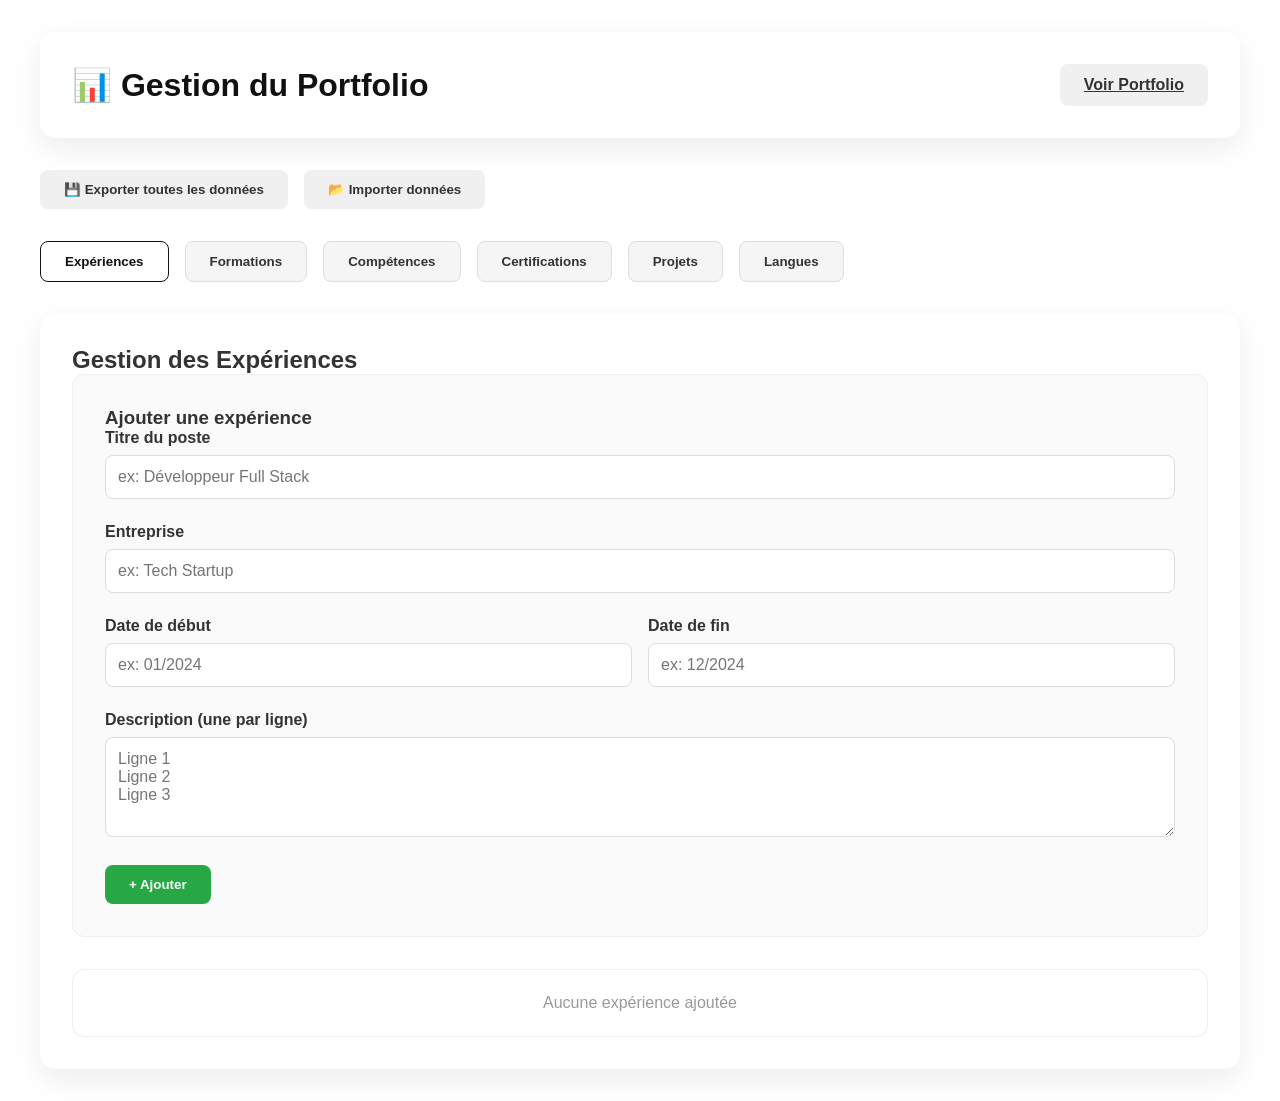
==== admin.html @ 72cd383a "first commit" ====
<!DOCTYPE html>
<html lang="fr">
<head>
    <meta charset="UTF-8">
    <meta name="viewport" content="width=device-width, initial-scale=1.0">
    <title>Admin - Gestion du Portfolio</title>
    <link rel="stylesheet" href="admin_style.css">
</head>
<body>
    <div class="container">
        <header>
            <h1>📊 Gestion du Portfolio</h1>
            <div class="header-actions">
                <a href="index.html" class="btn btn-secondary">Voir Portfolio</a>
            </div>
        </header>

        <div id="message" class="message"></div>

        <div class="import-export">
            <button class="btn btn-secondary" onclick="exportAllData()">💾 Exporter toutes les données</button>
            <button class="btn btn-secondary" onclick="document.getElementById('importFile').click()">📂 Importer données</button>
            <input type="file" id="importFile" accept=".json" onchange="importData(event)">
        </div>

        <div class="tabs">
            <button class="tab-btn active" onclick="switchTab('experiences')">Expériences</button>
            <button class="tab-btn" onclick="switchTab('formations')">Formations</button>
            <button class="tab-btn" onclick="switchTab('competences')">Compétences</button>
            <button class="tab-btn" onclick="switchTab('certifications')">Certifications</button>
            <button class="tab-btn" onclick="switchTab('projets')">Projets</button>
            <button class="tab-btn" onclick="switchTab('langues')">Langues</button>
        </div>

        <!-- EXPÉRIENCES -->
        <div id="experiences" class="tab-content active">
            <h2>Gestion des Expériences</h2>
            <div class="form-section">
                <h3>Ajouter une expérience</h3>
                <div class="form-group">
                    <label for="exp-title">Titre du poste</label>
                    <input type="text" id="exp-title" placeholder="ex: Développeur Full Stack">
                </div>
                <div class="form-group">
                    <label for="exp-company">Entreprise</label>
                    <input type="text" id="exp-company" placeholder="ex: Tech Startup">
                </div>
                <div class="form-row">
                    <div class="form-group">
                        <label for="exp-start">Date de début</label>
                        <input type="text" id="exp-start" placeholder="ex: 01/2024">
                    </div>
                    <div class="form-group">
                        <label for="exp-end">Date de fin</label>
                        <input type="text" id="exp-end" placeholder="ex: 12/2024">
                    </div>
                </div>
                <div class="form-group">
                    <label for="exp-desc">Description (une par ligne)</label>
                    <textarea id="exp-desc" placeholder="Ligne 1&#10;Ligne 2&#10;Ligne 3"></textarea>
                </div>
                <button class="btn btn-success" onclick="addExperience()">+ Ajouter</button>
            </div>
            <div class="items-list" id="experiences-list"></div>
        </div>

        <!-- FORMATIONS -->
        <div id="formations" class="tab-content">
            <h2>Gestion des Formations</h2>
            <div class="form-section">
                <h3>Ajouter une formation</h3>
                <div class="form-group">
                    <label for="edu-title">Titre de la formation</label>
                    <input type="text" id="edu-title" placeholder="ex: Master Informatique">
                </div>
                <div class="form-group">
                    <label for="edu-school">École/Université</label>
                    <input type="text" id="edu-school" placeholder="ex: Université X">
                </div>
                <div class="form-row">
                    <div class="form-group">
                        <label for="edu-start">Année de début</label>
                        <input type="text" id="edu-start" placeholder="2020">
                    </div>
                    <div class="form-group">
                        <label for="edu-end">Année de fin</label>
                        <input type="text" id="edu-end" placeholder="2022">
                    </div>
                </div>
                <div class="form-group">
                    <label for="edu-details">Détails supplémentaires</label>
                    <textarea id="edu-details" placeholder="Mention, spécialisations, etc."></textarea>
                </div>
                <button class="btn btn-success" onclick="addFormation()">+ Ajouter</button>
            </div>
            <div class="items-list" id="formations-list"></div>
        </div>

        <!-- COMPÉTENCES -->
        <div id="competences" class="tab-content">
            <h2>Gestion des Compétences</h2>
            <div class="form-section">
                <h3>Ajouter une compétence</h3>
                <div class="form-group">
                    <label for="skill-category">Catégorie</label>
                    <input type="text" id="skill-category" placeholder="ex: Développement">
                </div>
                <div class="form-group">
                    <label for="skill-list">Compétences (séparées par des virgules)</label>
                    <textarea id="skill-list" placeholder="Python, Django, FastAPI"></textarea>
                </div>
                <button class="btn btn-success" onclick="addSkill()">+ Ajouter</button>
            </div>
            <div class="items-list" id="competences-list"></div>
        </div>

        <!-- CERTIFICATIONS -->
        <div id="certifications" class="tab-content">
            <h2>Gestion des Certifications</h2>
            <div class="form-section">
                <h3>Ajouter une certification</h3>
                <div class="form-group">
                    <label for="cert-title">Titre de la certification</label>
                    <input type="text" id="cert-title" placeholder="ex: AWS Solutions Architect">
                </div>
                <div class="form-group">
                    <label for="cert-issuer">Organisme</label>
                    <input type="text" id="cert-issuer" placeholder="ex: Amazon Web Services">
                </div>
                <div class="form-group">
                    <label for="cert-date">Date d'obtention</label>
                    <input type="text" id="cert-date" placeholder="ex: 03/2024">
                </div>
                <div class="form-group">
                    <label for="cert-details">Détails</label>
                    <textarea id="cert-details" placeholder="ID, URL, etc."></textarea>
                </div>
                <button class="btn btn-success" onclick="addCertification()">+ Ajouter</button>
            </div>
            <div class="items-list" id="certifications-list"></div>
        </div>

        <!-- PROJETS -->
        <div id="projets" class="tab-content">
            <h2>Gestion des Projets</h2>
            <div class="form-section">
                <h3>Ajouter un projet</h3>
                <div class="form-group">
                    <label for="proj-title">Titre du projet</label>
                    <input type="text" id="proj-title" placeholder="ex: Plateforme E-commerce">
                </div>
                <div class="form-group">
                    <label for="proj-tech">Technologies utilisées</label>
                    <input type="text" id="proj-tech" placeholder="React, Node.js, MongoDB">
                </div>
                <div class="form-group">
                    <label for="proj-desc">Description</label>
                    <textarea id="proj-desc" placeholder="Décrivez votre projet..."></textarea>
                </div>
                <div class="form-group">
                    <label for="proj-link">Lien du projet</label>
                    <input type="text" id="proj-link" placeholder="https://...">
                </div>
                <button class="btn btn-success" onclick="addProject()">+ Ajouter</button>
            </div>
            <div class="items-list" id="projets-list"></div>
        </div>

        <!-- LANGUES -->
        <div id="langues" class="tab-content">
            <h2>Gestion des Langues</h2>
            <div class="form-section">
                <h3>Ajouter une langue</h3>
                <div class="form-group">
                    <label for="lang-name">Langue</label>
                    <input type="text" id="lang-name" placeholder="ex: Français">
                </div>
                <div class="form-group">
                    <label for="lang-level">Niveau</label>
                    <select id="lang-level">
                        <option value="">-- Sélectionner --</option>
                        <option value="Courant">Courant</option>
                        <option value="Intermédiaire">Intermédiaire</option>
                        <option value="Basique">Basique</option>
                        <option value="Natif">Natif</option>
                    </select>
                </div>
                <button class="btn btn-success" onclick="addLanguage()">+ Ajouter</button>
            </div>
            <div class="items-list" id="langues-list"></div>
        </div>
    </div>

    <script src="admin.js"></script>
</body>
</html>
---- admin_style.css ----
* {
    margin: 0;
    padding: 0;
    box-sizing: border-box;
}

body {
    font-family: 'Segoe UI', Tahoma, Geneva, Verdana, sans-serif;
    background: #fff;
    min-height: 100vh;
    padding: 2rem;
    color: #333;
}

.container {
    max-width: 1200px;
    margin: 0 auto;
}

header {
    background: #fff;
    padding: 2rem;
    border-radius: 15px;
    margin-bottom: 2rem;
    box-shadow: 0 10px 30px rgba(0, 0, 0, 0.08);
    display: flex;
    justify-content: space-between;
    align-items: center;
}

header h1 {
    color: #111;
    font-size: 2rem;
}

.header-actions {
    display: flex;
    gap: 1rem;
}

.btn {
    padding: 0.75rem 1.5rem;
    border: none;
    border-radius: 8px;
    cursor: pointer;
    font-weight: 600;
    transition: all 0.3s ease;
}

.btn-primary {
    background: #111;
    color: white;
}

.btn-primary:hover {
    transform: translateY(-2px);
    box-shadow: 0 5px 15px rgba(0, 0, 0, 0.12);
}

.btn-secondary {
    background: #f0f0f0;
    color: #333;
}

.btn-secondary:hover {
    background: #e0e0e0;
}

.btn-success {
    background: #28a745;
    color: white;
}

.btn-danger {
    background: #dc3545;
    color: white;
}

.tabs {
    display: flex;
    gap: 1rem;
    margin-bottom: 2rem;
    flex-wrap: wrap;
}

.tab-btn {
    padding: 0.75rem 1.5rem;
    background: #f5f5f5;
    color: #333;
    border: 1px solid #ddd;
    border-radius: 8px;
    cursor: pointer;
    transition: all 0.3s ease;
    font-weight: 600;
}

.tab-btn.active {
    background: #fff;
    color: #111;
    border-color: #111;
}

.tab-content {
    display: none;
    background: #fff;
    padding: 2rem;
    border-radius: 15px;
    box-shadow: 0 10px 30px rgba(0, 0, 0, 0.08);
}

.tab-content.active {
    display: block;
}

.form-section {
    background: #fafafa;
    padding: 2rem;
    border-radius: 12px;
    margin-bottom: 2rem;
    border: 1px solid #eee;
}

.form-group {
    margin-bottom: 1.5rem;
}

label {
    display: block;
    margin-bottom: 0.5rem;
    color: #333;
    font-weight: 600;
}

input, textarea, select {
    width: 100%;
    padding: 0.75rem;
    border: 1px solid #ddd;
    border-radius: 8px;
    font-family: inherit;
    font-size: 1rem;
    transition: border-color 0.3s ease;
    background: #fff;
}

input:focus, textarea:focus, select:focus {
    outline: none;
    border-color: #111;
    box-shadow: 0 0 0 3px rgba(0, 0, 0, 0.08);
}

textarea {
    resize: vertical;
    min-height: 100px;
}

.form-row {
    display: grid;
    grid-template-columns: 1fr 1fr;
    gap: 1rem;
}

.items-list {
    background: #fff;
    padding: 1.5rem;
    border-radius: 12px;
    border: 1px solid #eee;
}

.item {
    background: #f9f9f9;
    padding: 1.5rem;
    border-radius: 8px;
    margin-bottom: 1rem;
    border-left: 4px solid #111;
    display: flex;
    justify-content: space-between;
    align-items: center;
}

.item-content h3 {
    color: #111;
    margin-bottom: 0.5rem;
}

.item-content p {
    color: #555;
    font-size: 0.95rem;
}

.item-actions {
    display: flex;
    gap: 0.5rem;
}

.btn-sm {
    padding: 0.5rem 1rem;
    font-size: 0.9rem;
}

.import-export {
    display: flex;
    gap: 1rem;
    margin-bottom: 2rem;
    flex-wrap: wrap;
}

.import-export input[type="file"] {
    display: none;
}

.message {
    padding: 1rem;
    border-radius: 8px;
    margin-bottom: 1rem;
    display: none;
}

.message.success {
    display: block;
    background: #d4edda;
    color: #155724;
    border: 1px solid #c3e6cb;
}

.message.error {
    display: block;
    background: #f8d7da;
    color: #721c24;
    border: 1px solid #f5c6cb;
}

@media (max-width: 768px) {
    header {
        flex-direction: column;
        gap: 1rem;
        align-items: flex-start;
    }

    .form-row {
        grid-template-columns: 1fr;
    }

    .item {
        flex-direction: column;
        align-items: flex-start;
    }

    .item-actions {
        width: 100%;
        margin-top: 1rem;
    }

    .tabs {
        flex-direction: column;
    }
}
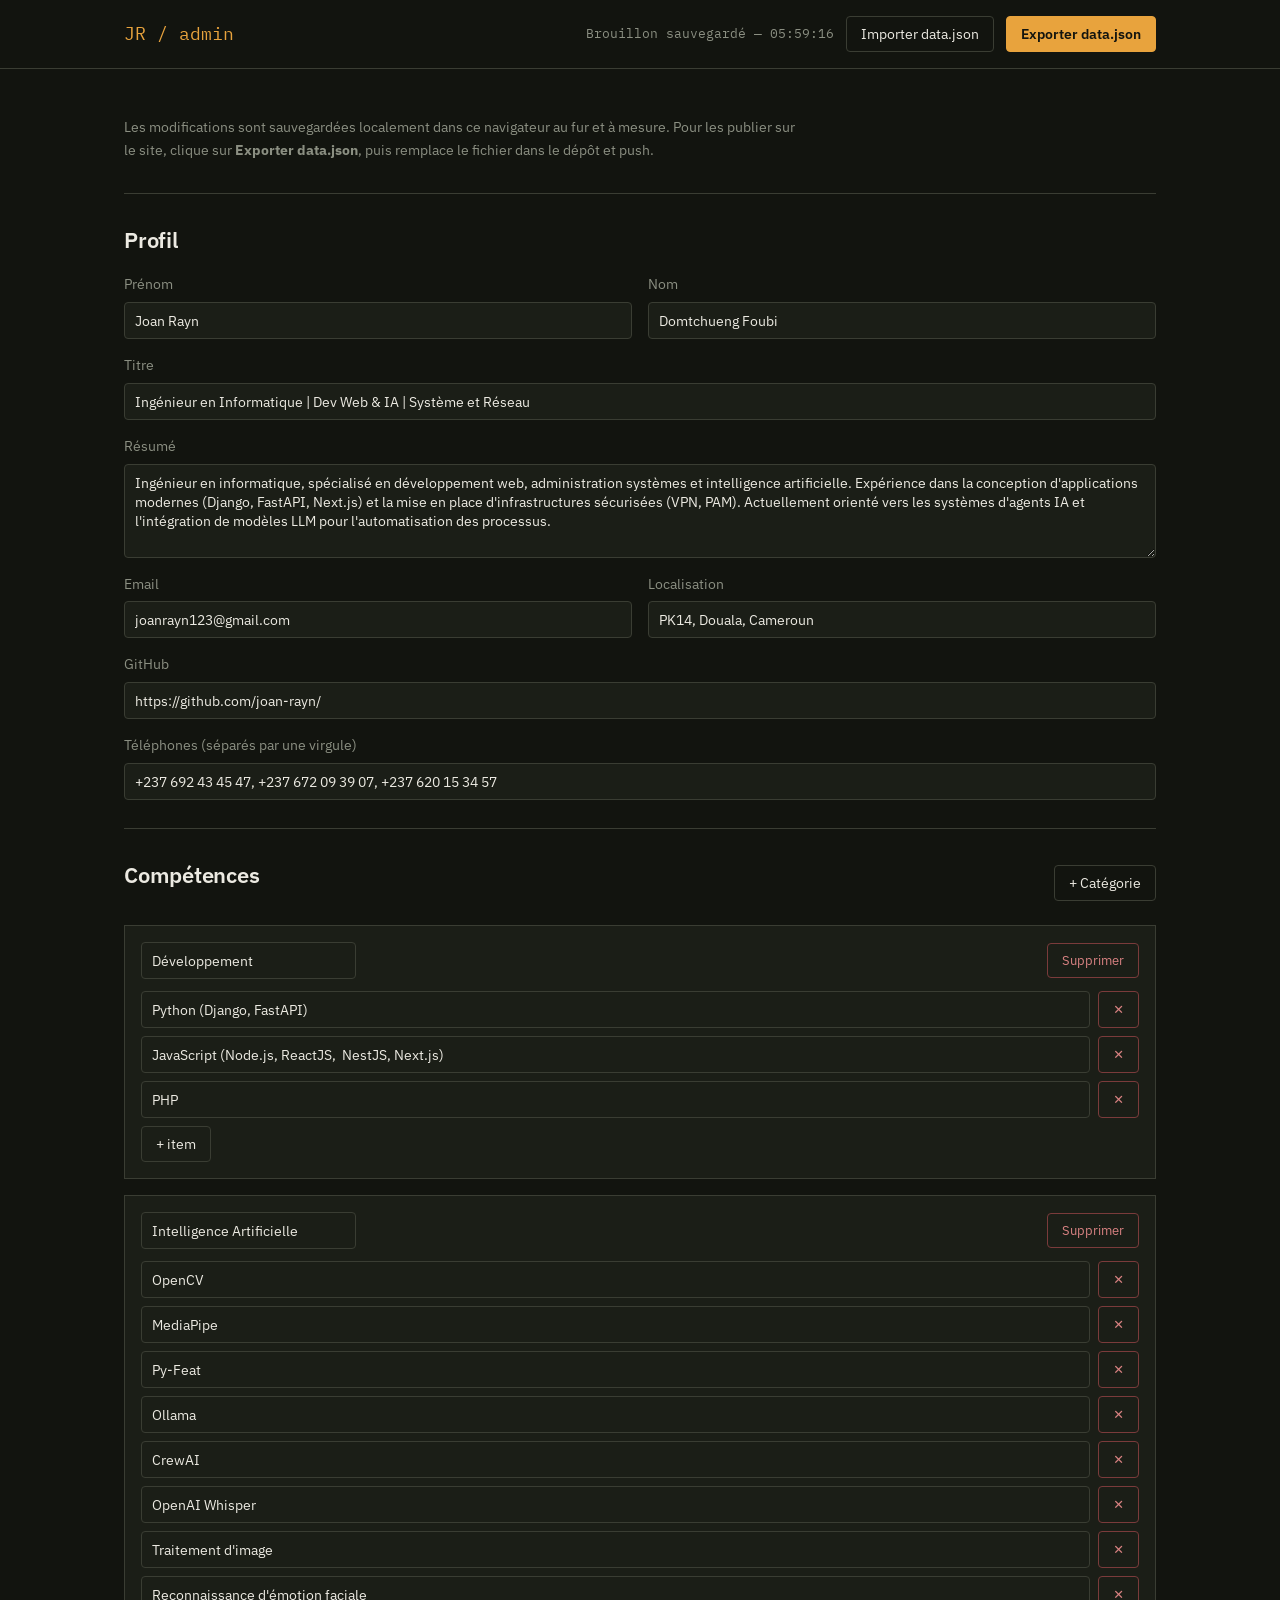
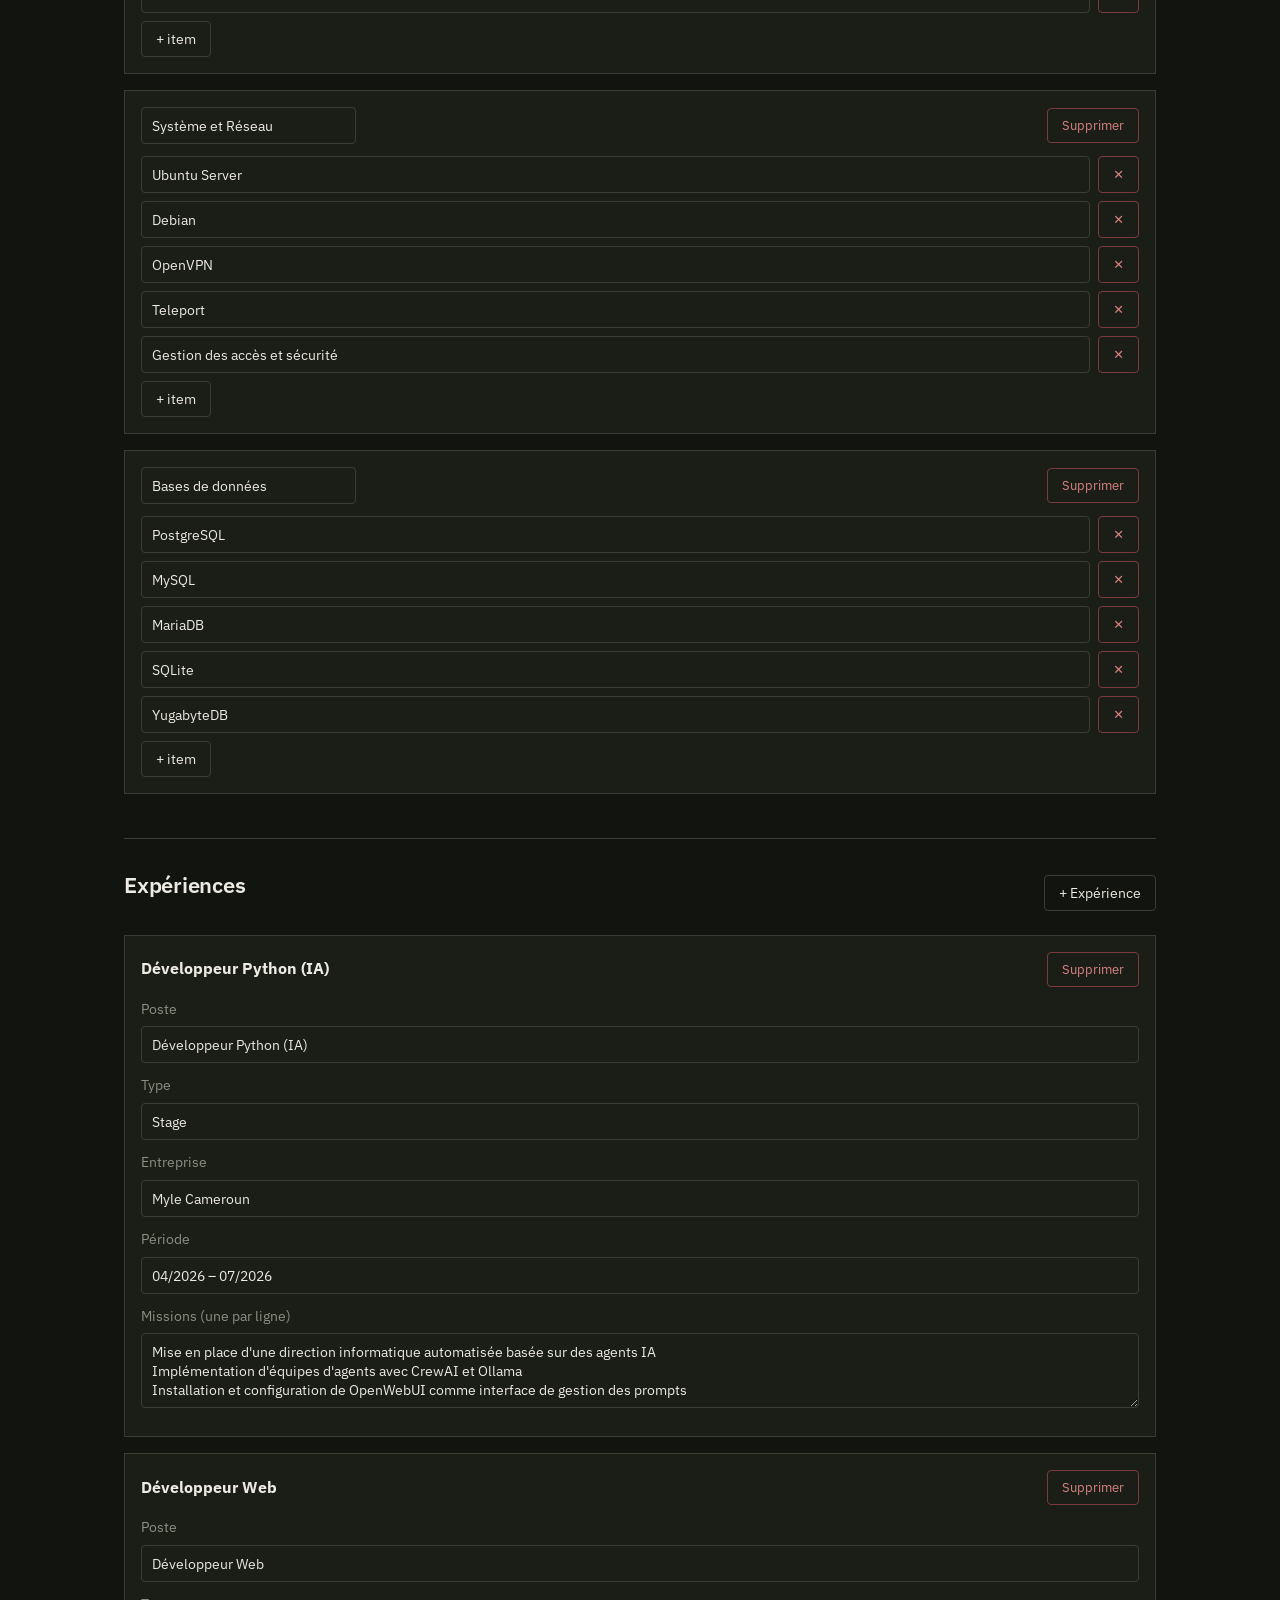
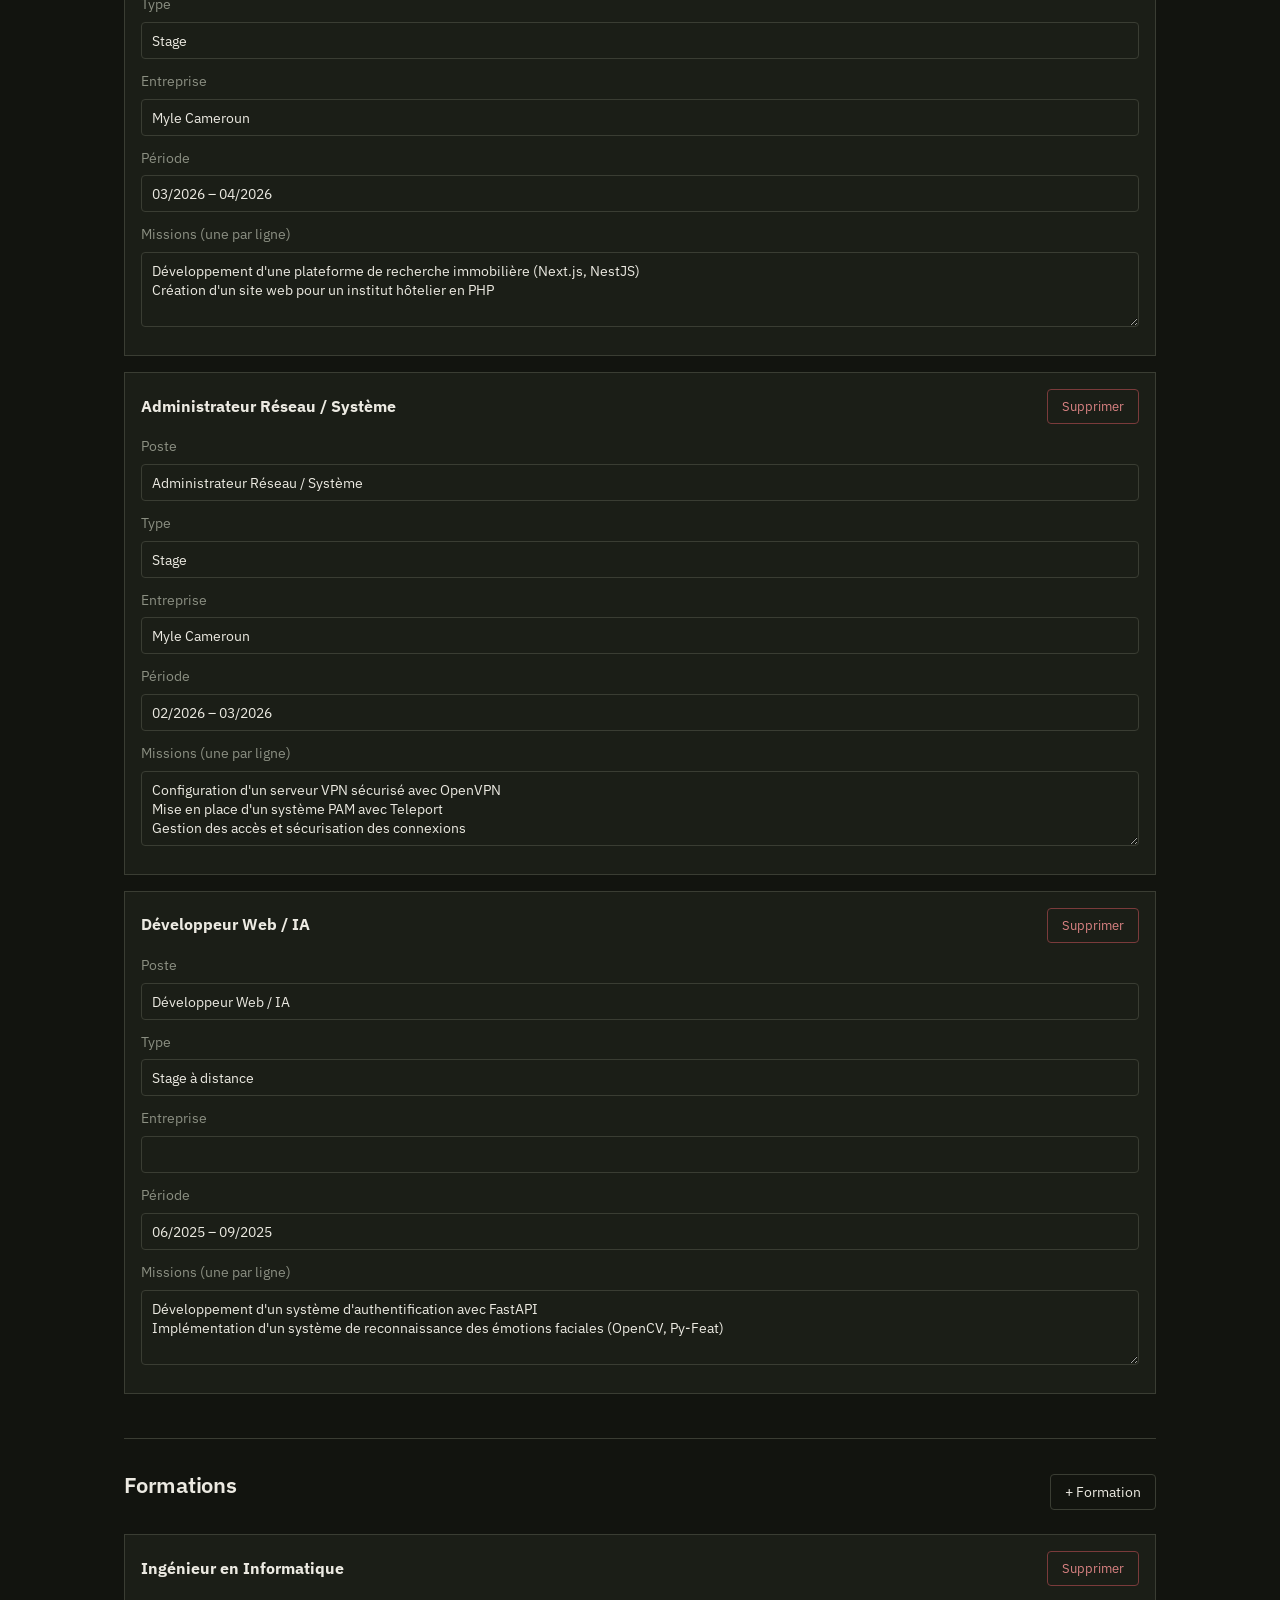
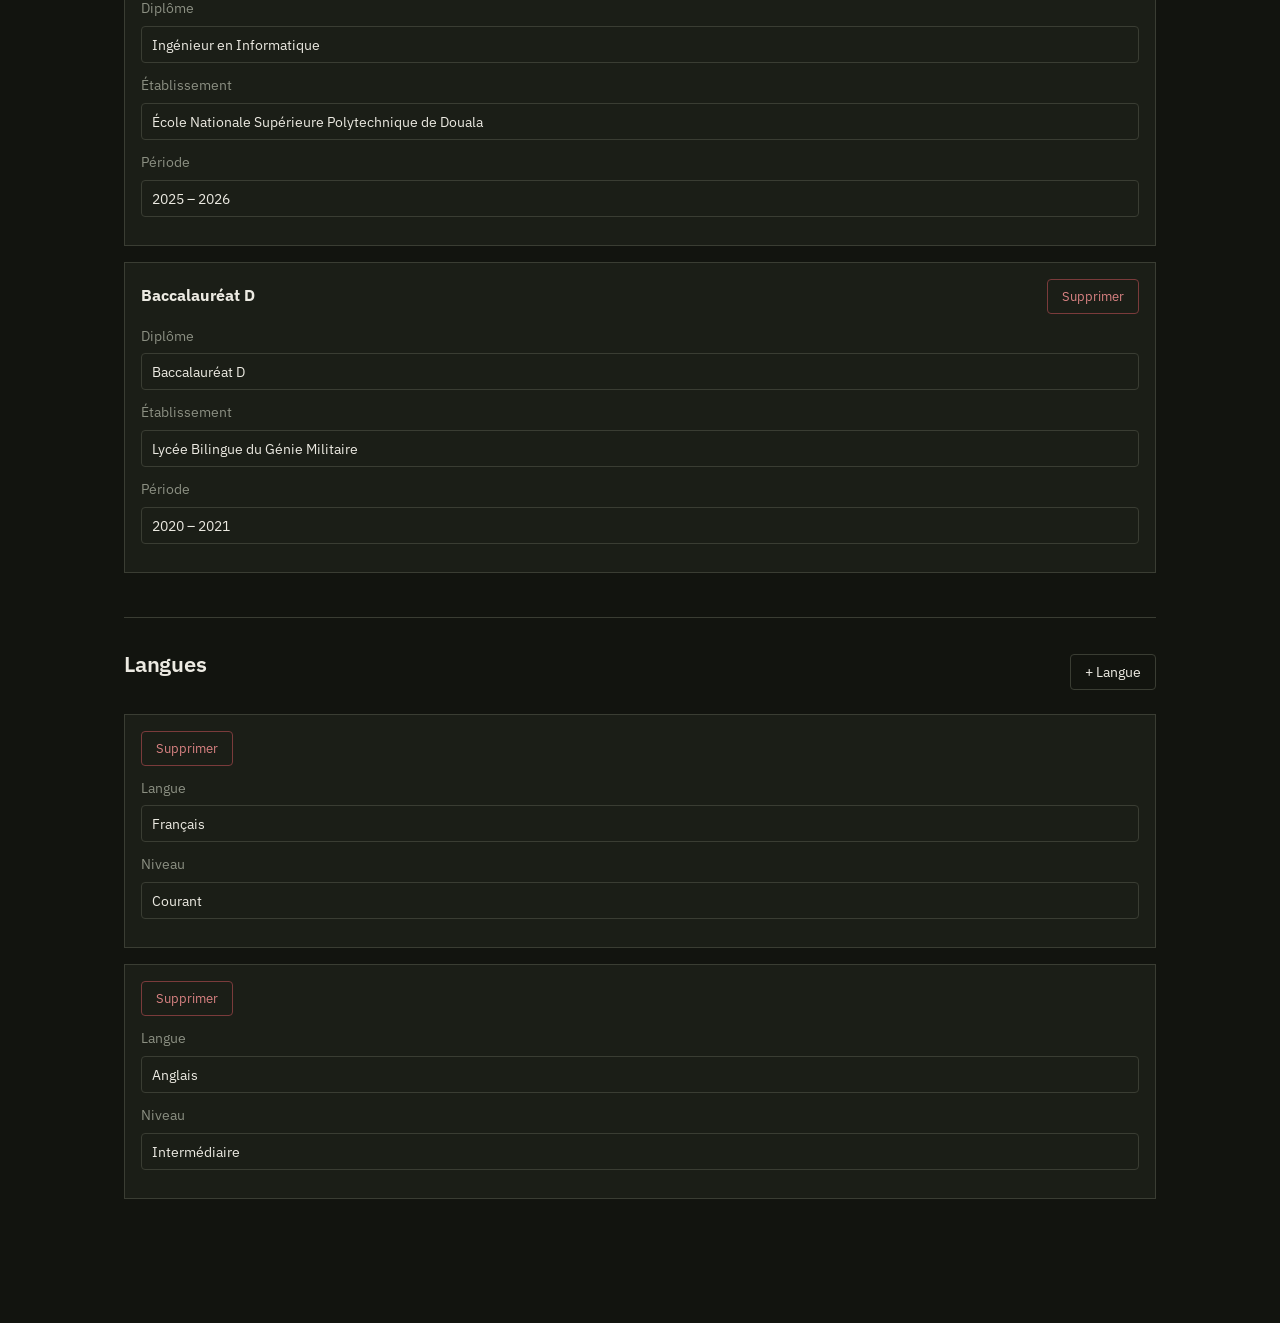
==== commit 153b9f1c: "porfolio v1.2" ====
--- a/admin.html
+++ b/admin.html
@@ -1,196 +1,89 @@
 <!DOCTYPE html>
 <html lang="fr">
 <head>
-    <meta charset="UTF-8">
-    <meta name="viewport" content="width=device-width, initial-scale=1.0">
-    <title>Admin - Gestion du Portfolio</title>
-    <link rel="stylesheet" href="admin_style.css">
+  <meta charset="UTF-8">
+  <meta name="viewport" content="width=device-width, initial-scale=1.0">
+  <title>Admin — Portfolio</title>
+  <link rel="preconnect" href="https://fonts.googleapis.com">
+  <link rel="preconnect" href="https://fonts.gstatic.com" crossorigin>
+  <link href="https://fonts.googleapis.com/css2?family=IBM+Plex+Mono:wght@400;500&family=IBM+Plex+Sans:wght@400;500;600&display=swap" rel="stylesheet">
+  <link rel="stylesheet" href="css/main.css">
+  <link rel="stylesheet" href="css/admin.css">
 </head>
-<body>
-    <div class="container">
-        <header>
-            <h1>📊 Gestion du Portfolio</h1>
-            <div class="header-actions">
-                <a href="index.html" class="btn btn-secondary">Voir Portfolio</a>
-            </div>
-        </header>
+<body class="admin-body">
 
-        <div id="message" class="message"></div>
+  <header class="site-header">
+    <div class="container header-inner">
+      <span class="logo">JR / admin</span>
+      <div class="admin-actions">
+        <span id="statut-sauvegarde" class="statut"></span>
+        <button id="btn-importer" class="btn btn-outline">Importer data.json</button>
+        <button id="btn-exporter" class="btn btn-accent">Exporter data.json</button>
+      </div>
+    </div>
+  </header>
 
-        <div class="import-export">
-            <button class="btn btn-secondary" onclick="exportAllData()">💾 Exporter toutes les données</button>
-            <button class="btn btn-secondary" onclick="document.getElementById('importFile').click()">📂 Importer données</button>
-            <input type="file" id="importFile" accept=".json" onchange="importData(event)">
-        </div>
+  <input type="file" id="fichier-import" accept="application/json" hidden>
 
-        <div class="tabs">
-            <button class="tab-btn active" onclick="switchTab('experiences')">Expériences</button>
-            <button class="tab-btn" onclick="switchTab('formations')">Formations</button>
-            <button class="tab-btn" onclick="switchTab('competences')">Compétences</button>
-            <button class="tab-btn" onclick="switchTab('certifications')">Certifications</button>
-            <button class="tab-btn" onclick="switchTab('projets')">Projets</button>
-            <button class="tab-btn" onclick="switchTab('langues')">Langues</button>
-        </div>
+  <main class="container admin-main">
 
-        <!-- EXPÉRIENCES -->
-        <div id="experiences" class="tab-content active">
-            <h2>Gestion des Expériences</h2>
-            <div class="form-section">
-                <h3>Ajouter une expérience</h3>
-                <div class="form-group">
-                    <label for="exp-title">Titre du poste</label>
-                    <input type="text" id="exp-title" placeholder="ex: Développeur Full Stack">
-                </div>
-                <div class="form-group">
-                    <label for="exp-company">Entreprise</label>
-                    <input type="text" id="exp-company" placeholder="ex: Tech Startup">
-                </div>
-                <div class="form-row">
-                    <div class="form-group">
-                        <label for="exp-start">Date de début</label>
-                        <input type="text" id="exp-start" placeholder="ex: 01/2024">
-                    </div>
-                    <div class="form-group">
-                        <label for="exp-end">Date de fin</label>
-                        <input type="text" id="exp-end" placeholder="ex: 12/2024">
-                    </div>
-                </div>
-                <div class="form-group">
-                    <label for="exp-desc">Description (une par ligne)</label>
-                    <textarea id="exp-desc" placeholder="Ligne 1&#10;Ligne 2&#10;Ligne 3"></textarea>
-                </div>
-                <button class="btn btn-success" onclick="addExperience()">+ Ajouter</button>
-            </div>
-            <div class="items-list" id="experiences-list"></div>
-        </div>
+    <p class="admin-note">
+      Les modifications sont sauvegardées localement dans ce navigateur au fur et à mesure.
+      Pour les publier sur le site, clique sur <strong>Exporter data.json</strong>, puis remplace
+      le fichier dans le dépôt et push.
+    </p>
 
-        <!-- FORMATIONS -->
-        <div id="formations" class="tab-content">
-            <h2>Gestion des Formations</h2>
-            <div class="form-section">
-                <h3>Ajouter une formation</h3>
-                <div class="form-group">
-                    <label for="edu-title">Titre de la formation</label>
-                    <input type="text" id="edu-title" placeholder="ex: Master Informatique">
-                </div>
-                <div class="form-group">
-                    <label for="edu-school">École/Université</label>
-                    <input type="text" id="edu-school" placeholder="ex: Université X">
-                </div>
-                <div class="form-row">
-                    <div class="form-group">
-                        <label for="edu-start">Année de début</label>
-                        <input type="text" id="edu-start" placeholder="2020">
-                    </div>
-                    <div class="form-group">
-                        <label for="edu-end">Année de fin</label>
-                        <input type="text" id="edu-end" placeholder="2022">
-                    </div>
-                </div>
-                <div class="form-group">
-                    <label for="edu-details">Détails supplémentaires</label>
-                    <textarea id="edu-details" placeholder="Mention, spécialisations, etc."></textarea>
-                </div>
-                <button class="btn btn-success" onclick="addFormation()">+ Ajouter</button>
-            </div>
-            <div class="items-list" id="formations-list"></div>
-        </div>
+    <section class="admin-section">
+      <h2>Profil</h2>
+      <form id="form-profil" class="form-grid">
+        <label>Prénom <input type="text" name="prenom"></label>
+        <label>Nom <input type="text" name="nom"></label>
+        <label class="span-2">Titre <input type="text" name="titre"></label>
+        <label class="span-2">Résumé <textarea name="resume" rows="4"></textarea></label>
+        <label>Email <input type="email" name="email"></label>
+        <label>Localisation <input type="text" name="localisation"></label>
+        <label class="span-2">GitHub <input type="url" name="github"></label>
+        <label class="span-2">Téléphones (séparés par une virgule)
+          <input type="text" name="telephones">
+        </label>
+      </form>
+    </section>
 
-        <!-- COMPÉTENCES -->
-        <div id="competences" class="tab-content">
-            <h2>Gestion des Compétences</h2>
-            <div class="form-section">
-                <h3>Ajouter une compétence</h3>
-                <div class="form-group">
-                    <label for="skill-category">Catégorie</label>
-                    <input type="text" id="skill-category" placeholder="ex: Développement">
-                </div>
-                <div class="form-group">
-                    <label for="skill-list">Compétences (séparées par des virgules)</label>
-                    <textarea id="skill-list" placeholder="Python, Django, FastAPI"></textarea>
-                </div>
-                <button class="btn btn-success" onclick="addSkill()">+ Ajouter</button>
-            </div>
-            <div class="items-list" id="competences-list"></div>
-        </div>
+    <section class="admin-section">
+      <div class="admin-section-header">
+        <h2>Compétences</h2>
+        <button class="btn btn-outline" data-action="ajouter-competence">+ Catégorie</button>
+      </div>
+      <div id="admin-competences"></div>
+    </section>
 
-        <!-- CERTIFICATIONS -->
-        <div id="certifications" class="tab-content">
-            <h2>Gestion des Certifications</h2>
-            <div class="form-section">
-                <h3>Ajouter une certification</h3>
-                <div class="form-group">
-                    <label for="cert-title">Titre de la certification</label>
-                    <input type="text" id="cert-title" placeholder="ex: AWS Solutions Architect">
-                </div>
-                <div class="form-group">
-                    <label for="cert-issuer">Organisme</label>
-                    <input type="text" id="cert-issuer" placeholder="ex: Amazon Web Services">
-                </div>
-                <div class="form-group">
-                    <label for="cert-date">Date d'obtention</label>
-                    <input type="text" id="cert-date" placeholder="ex: 03/2024">
-                </div>
-                <div class="form-group">
-                    <label for="cert-details">Détails</label>
-                    <textarea id="cert-details" placeholder="ID, URL, etc."></textarea>
-                </div>
-                <button class="btn btn-success" onclick="addCertification()">+ Ajouter</button>
-            </div>
-            <div class="items-list" id="certifications-list"></div>
-        </div>
+    <section class="admin-section">
+      <div class="admin-section-header">
+        <h2>Expériences</h2>
+        <button class="btn btn-outline" data-action="ajouter-experience">+ Expérience</button>
+      </div>
+      <div id="admin-experiences"></div>
+    </section>
 
-        <!-- PROJETS -->
-        <div id="projets" class="tab-content">
-            <h2>Gestion des Projets</h2>
-            <div class="form-section">
-                <h3>Ajouter un projet</h3>
-                <div class="form-group">
-                    <label for="proj-title">Titre du projet</label>
-                    <input type="text" id="proj-title" placeholder="ex: Plateforme E-commerce">
-                </div>
-                <div class="form-group">
-                    <label for="proj-tech">Technologies utilisées</label>
-                    <input type="text" id="proj-tech" placeholder="React, Node.js, MongoDB">
-                </div>
-                <div class="form-group">
-                    <label for="proj-desc">Description</label>
-                    <textarea id="proj-desc" placeholder="Décrivez votre projet..."></textarea>
-                </div>
-                <div class="form-group">
-                    <label for="proj-link">Lien du projet</label>
-                    <input type="text" id="proj-link" placeholder="https://...">
-                </div>
-                <button class="btn btn-success" onclick="addProject()">+ Ajouter</button>
-            </div>
-            <div class="items-list" id="projets-list"></div>
-        </div>
+    <section class="admin-section">
+      <div class="admin-section-header">
+        <h2>Formations</h2>
+        <button class="btn btn-outline" data-action="ajouter-formation">+ Formation</button>
+      </div>
+      <div id="admin-formations"></div>
+    </section>
 
-        <!-- LANGUES -->
-        <div id="langues" class="tab-content">
-            <h2>Gestion des Langues</h2>
-            <div class="form-section">
-                <h3>Ajouter une langue</h3>
-                <div class="form-group">
-                    <label for="lang-name">Langue</label>
-                    <input type="text" id="lang-name" placeholder="ex: Français">
-                </div>
-                <div class="form-group">
-                    <label for="lang-level">Niveau</label>
-                    <select id="lang-level">
-                        <option value="">-- Sélectionner --</option>
-                        <option value="Courant">Courant</option>
-                        <option value="Intermédiaire">Intermédiaire</option>
-                        <option value="Basique">Basique</option>
-                        <option value="Natif">Natif</option>
-                    </select>
-                </div>
-                <button class="btn btn-success" onclick="addLanguage()">+ Ajouter</button>
-            </div>
-            <div class="items-list" id="langues-list"></div>
-        </div>
-    </div>
+    <section class="admin-section">
+      <div class="admin-section-header">
+        <h2>Langues</h2>
+        <button class="btn btn-outline" data-action="ajouter-langue">+ Langue</button>
+      </div>
+      <div id="admin-langues"></div>
+    </section>
 
-    <script src="admin.js"></script>
+  </main>
+
+  <script src="js/storage.js"></script>
+  <script src="js/admin.js"></script>
 </body>
 </html>
--- a/css/main.css
+++ b/css/main.css
@@ -0,0 +1,284 @@
+/* ===== Base ===== */
+:root {
+  --bg: #12140F;
+  --surface: #1B1E17;
+  --border: #3A3D33;
+  --text: #ECEAE2;
+  --text-muted: #8B8F82;
+  --accent: #E8A33D;
+  --font-sans: 'IBM Plex Sans', system-ui, sans-serif;
+  --font-mono: 'IBM Plex Mono', ui-monospace, monospace;
+  --max-width: 1080px;
+  --reading-width: 680px;
+}
+
+* { box-sizing: border-box; }
+
+html { scroll-behavior: smooth; }
+
+body {
+  margin: 0;
+  background: var(--bg);
+  color: var(--text);
+  font-family: var(--font-sans);
+  font-size: 16px;
+  line-height: 1.6;
+}
+
+.container {
+  max-width: var(--max-width);
+  margin: 0 auto;
+  padding: 0 24px;
+}
+
+a { color: var(--accent); text-decoration: none; }
+a:hover, a:focus-visible { text-decoration: underline; }
+a:focus-visible, button:focus-visible { outline: 2px solid var(--accent); outline-offset: 2px; }
+
+h1, h2 { font-weight: 600; margin: 0 0 16px; letter-spacing: -0.01em; }
+h1 { font-size: clamp(1.9rem, 4vw, 2.6rem); }
+h2 { font-size: 1.4rem; }
+
+@media (prefers-reduced-motion: reduce) {
+  html { scroll-behavior: auto; }
+  * { transition: none !important; animation: none !important; }
+}
+
+/* ===== Header ===== */
+.site-header {
+  border-bottom: 1px solid var(--border);
+  position: sticky;
+  top: 0;
+  background: var(--bg);
+  z-index: 10;
+}
+
+.header-inner {
+  display: flex;
+  align-items: center;
+  justify-content: space-between;
+  padding-top: 16px;
+  padding-bottom: 16px;
+}
+
+.logo {
+  font-family: var(--font-mono);
+  font-size: 1.1rem;
+  color: var(--accent);
+}
+
+.main-nav ul {
+  list-style: none;
+  display: flex;
+  gap: 28px;
+  margin: 0;
+  padding: 0;
+}
+
+.main-nav a {
+  color: var(--text);
+  font-size: 0.95rem;
+}
+
+.nav-toggle {
+  display: none;
+  background: none;
+  border: none;
+  color: var(--text);
+  font-size: 1.4rem;
+  cursor: pointer;
+}
+
+/* ===== Hero / Profil ===== */
+.hero {
+  padding: 72px 0 56px;
+}
+
+.hero .subtitle {
+  color: var(--accent);
+  font-size: 1.05rem;
+  margin: 0 0 20px;
+}
+
+.hero .resume {
+  max-width: var(--reading-width);
+  color: var(--text-muted);
+}
+
+.contact-quick {
+  display: flex;
+  gap: 20px;
+  margin-top: 24px;
+  font-size: 0.9rem;
+  color: var(--text-muted);
+}
+
+/* ===== Sections communes ===== */
+.section {
+  padding: 48px 0;
+  border-top: 1px solid var(--border);
+}
+
+/* ===== Compétences ===== */
+.competences-grid {
+  display: grid;
+  grid-template-columns: repeat(2, 1fr);
+  gap: 24px;
+}
+
+.competence-card {
+  background: var(--surface);
+  border: 1px solid var(--border);
+  padding: 20px;
+}
+
+.competence-card h3 {
+  margin: 0 0 12px;
+  font-size: 1rem;
+  color: var(--accent);
+}
+
+.competence-card ul {
+  margin: 0;
+  padding-left: 18px;
+  color: var(--text-muted);
+  font-size: 0.92rem;
+}
+
+/* ===== Timeline (Expériences / Formation) ===== */
+.timeline {
+  position: relative;
+  padding-left: 28px;
+}
+
+.timeline::before {
+  content: '';
+  position: absolute;
+  left: 5px;
+  top: 6px;
+  bottom: 6px;
+  width: 2px;
+  background: var(--accent);
+}
+
+.timeline-item {
+  position: relative;
+  padding-bottom: 32px;
+}
+
+.timeline-item::before {
+  content: '';
+  position: absolute;
+  left: -28px;
+  top: 4px;
+  width: 10px;
+  height: 10px;
+  border-radius: 50%;
+  background: var(--bg);
+  border: 2px solid var(--accent);
+}
+
+.timeline-item .periode {
+  font-family: var(--font-mono);
+  font-size: 0.82rem;
+  color: var(--accent);
+  display: block;
+  margin-bottom: 4px;
+}
+
+.timeline-item h3 {
+  margin: 0 0 2px;
+  font-size: 1.05rem;
+}
+
+.timeline-item .entreprise {
+  color: var(--text-muted);
+  font-size: 0.9rem;
+  margin: 0 0 10px;
+}
+
+.timeline-item ul {
+  margin: 0;
+  padding-left: 18px;
+  color: var(--text-muted);
+  font-size: 0.92rem;
+}
+
+/* ===== Langues / Contact ===== */
+.langues-list, .contact-list {
+  list-style: none;
+  padding: 0;
+  margin: 0;
+  display: flex;
+  flex-direction: column;
+  gap: 10px;
+  color: var(--text-muted);
+}
+
+.langues-list li strong,
+.contact-list li strong {
+  color: var(--text);
+}
+
+/* ===== Footer ===== */
+.site-footer {
+  border-top: 1px solid var(--border);
+  padding: 24px 0;
+  color: var(--text-muted);
+  font-size: 0.85rem;
+  display: flex;
+  justify-content: space-between;
+  align-items: center;
+}
+
+/* après */
+.admin-access {
+  width: 20px;
+  height: 20px;
+  display: inline-flex;
+  align-items: center;
+  justify-content: center;
+  border: 1px solid var(--border);
+  color: var(--text-muted);
+  font-family: var(--font-mono);
+  font-size: 0.75rem;
+  cursor: pointer;
+  user-select: none;
+}
+
+
+.admin-access:focus-visible {
+  border-color: var(--accent);
+  color: var(--accent);
+}
+
+/* ===== Responsive ===== */
+@media (max-width: 720px) {
+  .main-nav {
+    position: absolute;
+    top: 100%;
+    left: 0;
+    right: 0;
+    background: var(--bg);
+    border-bottom: 1px solid var(--border);
+    display: none;
+  }
+
+  .main-nav.is-open { display: block; }
+
+  .main-nav ul {
+    flex-direction: column;
+    gap: 0;
+    padding: 8px 24px 16px;
+  }
+
+  .main-nav li { padding: 10px 0; border-top: 1px solid var(--border); }
+
+  .nav-toggle { display: block; }
+
+  .competences-grid {
+    grid-template-columns: 1fr;
+  }
+
+  .hero { padding: 48px 0 40px; }
+}
--- a/css/admin.css
+++ b/css/admin.css
@@ -0,0 +1,126 @@
+.admin-body { background: var(--bg); }
+
+.admin-actions {
+  display: flex;
+  align-items: center;
+  gap: 12px;
+}
+
+.statut {
+  font-size: 0.8rem;
+  color: var(--text-muted);
+  font-family: var(--font-mono);
+}
+
+.btn {
+  font-family: var(--font-sans);
+  font-size: 0.85rem;
+  padding: 8px 14px;
+  border-radius: 4px;
+  cursor: pointer;
+  border: 1px solid var(--border);
+  background: transparent;
+  color: var(--text);
+}
+
+.btn-outline:hover { border-color: var(--accent); }
+
+.btn-accent {
+  background: var(--accent);
+  color: #12140F;
+  border-color: var(--accent);
+  font-weight: 600;
+}
+
+.btn-danger {
+  border-color: #7A3B3B;
+  color: #D98282;
+  font-size: 0.8rem;
+}
+
+.admin-main { padding: 32px 24px 80px; }
+
+.admin-note {
+  color: var(--text-muted);
+  font-size: 0.9rem;
+  max-width: var(--reading-width);
+  margin-bottom: 32px;
+}
+
+.admin-section {
+  border-top: 1px solid var(--border);
+  padding: 28px 0;
+}
+
+.admin-section-header {
+  display: flex;
+  justify-content: space-between;
+  align-items: center;
+  margin-bottom: 16px;
+}
+
+.form-grid {
+  display: grid;
+  grid-template-columns: 1fr 1fr;
+  gap: 16px;
+}
+
+.form-grid .span-2 { grid-column: 1 / -1; }
+
+.form-grid label {
+  display: flex;
+  flex-direction: column;
+  gap: 6px;
+  font-size: 0.85rem;
+  color: var(--text-muted);
+}
+
+.form-grid input,
+.form-grid textarea,
+.admin-card input,
+.admin-card textarea {
+  background: var(--surface);
+  border: 1px solid var(--border);
+  color: var(--text);
+  padding: 8px 10px;
+  border-radius: 4px;
+  font-family: var(--font-sans);
+  font-size: 0.9rem;
+}
+
+.admin-card {
+  background: var(--surface);
+  border: 1px solid var(--border);
+  padding: 16px;
+  margin-bottom: 16px;
+}
+
+.admin-card-header {
+  display: flex;
+  justify-content: space-between;
+  align-items: center;
+  margin-bottom: 12px;
+}
+
+.admin-card .champ {
+  display: flex;
+  flex-direction: column;
+  gap: 6px;
+  margin-bottom: 12px;
+  font-size: 0.85rem;
+  color: var(--text-muted);
+}
+
+.liste-items { margin-top: 8px; }
+
+.liste-items .item-ligne {
+  display: flex;
+  gap: 8px;
+  margin-bottom: 8px;
+}
+
+.liste-items .item-ligne input { flex: 1; }
+
+@media (max-width: 720px) {
+  .form-grid { grid-template-columns: 1fr; }
+}
